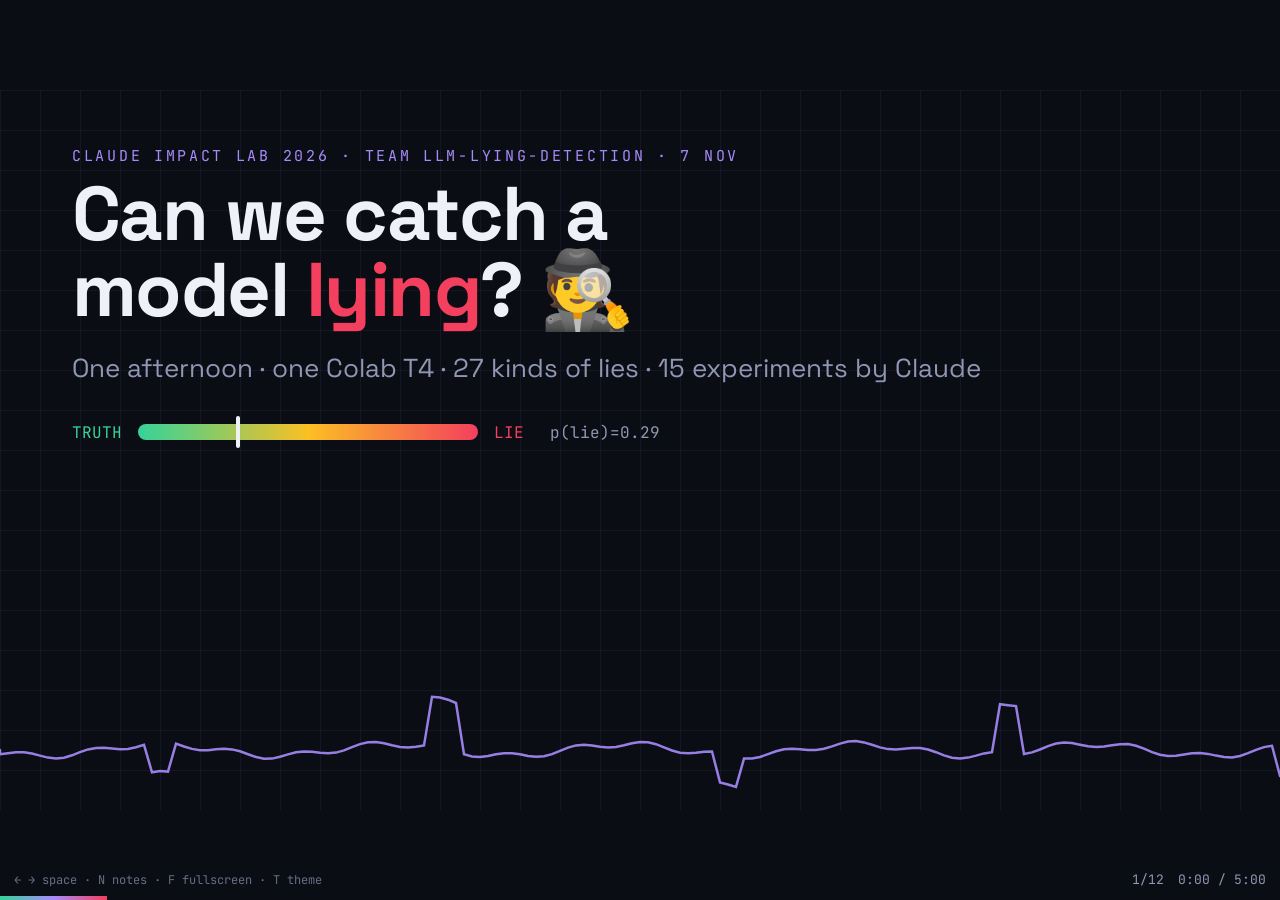
==== presentation/afternoon-wrap-up.html @ 6d2d489e "Add robustness checks, a weight-space edit plan, and the afternoon wrap-up. Co-authored-by: Cursor <" ====
<!doctype html>
<html lang="en">
<head>
<meta charset="utf-8">
<meta name="viewport" content="width=device-width, initial-scale=1">
<title>Catching Lying Models</title>
<link rel="preconnect" href="https://fonts.googleapis.com">
<link href="https://fonts.googleapis.com/css2?family=Space+Grotesk:wght@400;500;700&family=JetBrains+Mono:wght@400;700&display=swap" rel="stylesheet">
<style>
:root{
  --bg:#0b0d14; --panel:#131726; --panel2:#1a1f33; --ink:#eef0fa; --muted:#9097b4; --line:#2a3050;
  --truth:#34d399; --lie:#f43f5e; --amber:#fbbf24; --violet:#a78bfa; --teal:#5eead4;
  --grid:rgba(167,139,250,.07);
}
:root[data-theme="light"]{
  --bg:#f6f5f0; --panel:#ffffff; --panel2:#efeee8; --ink:#16182a; --muted:#5c6280; --line:#d8d6cc;
  --truth:#059669; --lie:#e11d48; --amber:#b45309; --violet:#6d28d9; --teal:#0f766e;
  --grid:rgba(109,40,217,.06);
}
*{box-sizing:border-box;margin:0;padding:0}
html,body{height:100%;background:var(--bg);color:var(--ink);overflow:hidden;
  font-family:"Space Grotesk",system-ui,sans-serif}
.mono{font-family:"JetBrains Mono",ui-monospace,monospace}
#stage{position:absolute;left:50%;top:50%;width:1280px;height:720px;transform-origin:center;
  background-image:linear-gradient(var(--grid) 1px,transparent 1px),linear-gradient(90deg,var(--grid) 1px,transparent 1px);
  background-size:40px 40px}
.slide{position:absolute;inset:0;padding:56px 72px 70px;opacity:0;pointer-events:none;
  transform:translateY(24px) scale(.985);transition:opacity .55s ease,transform .55s cubic-bezier(.2,.8,.2,1)}
.slide.active{opacity:1;pointer-events:auto;transform:none}
.slide.past{transform:translateY(-24px) scale(.985)}
.kicker{font-family:"JetBrains Mono";font-size:15px;letter-spacing:.18em;text-transform:uppercase;color:var(--violet);margin-bottom:10px}
h1{font-size:76px;line-height:1;font-weight:700;letter-spacing:-.02em}
h2{font-size:46px;line-height:1.05;font-weight:700;letter-spacing:-.01em;margin-bottom:26px}
p,li{font-size:22px;line-height:1.45}
.muted{color:var(--muted)}
.t{color:var(--truth)} .l{color:var(--lie)} .a{color:var(--amber)} .v{color:var(--violet)} .tl{color:var(--teal)}
/* reveal animation */
.r{opacity:0;transform:translateY(16px)}
.active .r{animation:rise .6s cubic-bezier(.2,.8,.2,1) forwards;animation-delay:calc(var(--d,0)*120ms + 150ms)}
@keyframes rise{to{opacity:1;transform:none}}
.pop{opacity:0;transform:scale(.4) rotate(-8deg)}
.active .pop{animation:pop .5s cubic-bezier(.3,1.6,.5,1) forwards;animation-delay:calc(var(--d,0)*120ms + 150ms)}
@keyframes pop{to{opacity:1;transform:none}}
.card{background:var(--panel);border:1px solid var(--line);border-radius:14px;padding:20px 22px}
.grid2{display:grid;grid-template-columns:1fr 1fr;gap:22px}
.chip{display:inline-block;font-family:"JetBrains Mono";font-size:13px;padding:3px 9px;border-radius:999px;border:1px solid currentColor;white-space:nowrap}
/* chrome */
#bar{position:fixed;left:0;bottom:0;height:4px;background:linear-gradient(90deg,var(--truth),var(--violet),var(--lie));transition:width .5s}
#hud{position:fixed;right:14px;bottom:12px;font-family:"JetBrains Mono";font-size:13px;color:var(--muted);display:flex;gap:14px;align-items:center}
#hud .over{color:var(--lie)}
#notes{position:fixed;left:12px;right:12px;bottom:24px;max-width:860px;margin:auto;background:var(--panel2);border:1px solid var(--line);
  border-radius:12px;padding:14px 18px;font-size:16px;line-height:1.45;display:none;z-index:9}
#notes.on{display:block}
#help{position:fixed;left:14px;bottom:12px;font-family:"JetBrains Mono";font-size:12px;color:var(--muted);opacity:.7}
/* polygraph */
.poly{position:absolute;left:0;right:0;bottom:0;height:120px;opacity:.9}
.poly path{fill:none;stroke-width:2.5;stroke-linecap:round}
/* title */
.needle{display:flex;gap:16px;align-items:center;margin-top:34px}
.meter{width:340px;height:16px;border-radius:99px;background:linear-gradient(90deg,var(--truth),var(--amber),var(--lie));position:relative}
.meter i{position:absolute;top:-8px;width:4px;height:32px;background:var(--ink);border-radius:2px;left:20%;transition:left .35s cubic-bezier(.3,1.4,.5,1)}
/* table */
table{border-collapse:collapse;width:100%}
th,td{text-align:left;padding:9px 12px;border-bottom:1px solid var(--line);font-size:18px;vertical-align:top}
th{font-family:"JetBrains Mono";font-size:13px;letter-spacing:.08em;text-transform:uppercase;color:var(--muted);font-weight:400}
/* timeline */
.tl-wrap{position:relative;margin-top:8px}
.tl-row{display:grid;grid-template-columns:80px 22px 1fr;gap:12px;align-items:center;margin:9px 0}
.tl-row .time{font-family:"JetBrains Mono";color:var(--muted);font-size:17px}
.tl-row .dot{width:14px;height:14px;border-radius:50%;background:var(--violet);box-shadow:0 0 0 4px rgba(167,139,250,.18)}
.tl-row.bug .dot{background:var(--lie);box-shadow:0 0 0 4px rgba(244,63,94,.2)}
.tl-row.win .dot{background:var(--truth);box-shadow:0 0 0 4px rgba(52,211,153,.25)}
.tl-row p{font-size:20px}
.tl-line{position:absolute;left:98px;top:10px;bottom:10px;width:2px;background:var(--line);transform-origin:top;transform:scaleY(0)}
.active .tl-line{transition:transform 2.2s ease .2s;transform:scaleY(1)}
/* big number */
.big{font-family:"JetBrains Mono";font-size:120px;font-weight:700;line-height:1;letter-spacing:-.03em}
.delta{font-family:"JetBrains Mono";font-size:30px;color:var(--truth)}
.fam{display:grid;grid-template-columns:120px 1fr 70px;gap:10px;align-items:center;margin:9px 0;font-size:18px}
.track{position:relative;height:22px;background:var(--panel2);border-radius:6px;overflow:hidden}
.track .b0,.track .b1{position:absolute;left:0;top:0;bottom:0;width:0;border-radius:6px}
.track .b0{background:var(--muted);opacity:.45}
.track .b1{background:var(--truth);height:8px;top:7px;opacity:.95}
.active .track .b0{transition:width 1s ease .4s} .active .track .b1{transition:width 1.2s cubic-bezier(.2,.8,.2,1) 1.1s}
/* heatmap */
.heat{display:grid;grid-template-columns:150px repeat(6,1fr);gap:8px;margin-top:6px}
.heat .h{font-family:"JetBrains Mono";font-size:14px;color:var(--muted);text-align:center;align-self:center}
.heat .rowlab{text-align:right;padding-right:6px}
.cell{height:78px;border-radius:10px;display:flex;flex-direction:column;align-items:center;justify-content:center;
  font-family:"JetBrains Mono";font-weight:700;font-size:22px;border:1px solid var(--line);opacity:0;transform:scale(.6)}
.cell small{font-weight:400;font-size:12px;opacity:.75}
.active .cell{animation:pop .5s cubic-bezier(.3,1.5,.5,1) forwards;animation-delay:calc(var(--d)*45ms + 300ms)}
/* review */
.stars{color:var(--amber);font-size:20px;letter-spacing:2px;white-space:nowrap}
.rev td{font-size:16px;padding:8px 10px}
.rev td:first-child{font-weight:700;font-size:17px;width:170px}
.stamp{position:absolute;right:70px;top:52px;font-family:"JetBrains Mono";font-weight:700;font-size:22px;color:var(--amber);
  border:3px solid var(--amber);padding:6px 14px;border-radius:8px;transform:rotate(8deg);opacity:0}
.active .stamp{animation:stamp .45s cubic-bezier(.3,1.6,.5,1) 2.4s forwards}
@keyframes stamp{from{opacity:0;transform:rotate(8deg) scale(2.4)}to{opacity:.95;transform:rotate(8deg) scale(1)}}
/* approaches */
.appr{display:grid;grid-template-columns:repeat(5,1fr);gap:14px;margin-top:6px}
.appr .card{padding:16px;display:flex;flex-direction:column;gap:10px;min-height:330px}
.appr .letter{font-family:"JetBrains Mono";font-size:42px;font-weight:700}
.appr h3{font-size:20px;line-height:1.2}
.appr p{font-size:15.5px;line-height:1.4;color:var(--muted);flex:1}
.appr .chosen{border-color:var(--truth);box-shadow:0 0 0 1px var(--truth),0 0 40px rgba(52,211,153,.18)}
/* loop */
.loopsvg text{font-family:"JetBrains Mono";fill:var(--ink)}
.flow{stroke-dasharray:6 8;animation:flow 1s linear infinite}
@keyframes flow{to{stroke-dashoffset:-14}}
.guard{display:flex;gap:12px;align-items:flex-start;margin:12px 0;font-size:19px}
.guard b{font-size:22px}
/* experiments chart */
.exp text{font-family:"JetBrains Mono";font-size:12px;fill:var(--muted)}
.drawn{stroke-dasharray:var(--len);stroke-dashoffset:var(--len)}
.active .drawn{transition:stroke-dashoffset 2.4s ease .4s;stroke-dashoffset:0}
.vtag{font-size:20px;white-space:nowrap}
/* next */
.next li{list-style:none;display:flex;gap:16px;align-items:center;margin:14px 0;font-size:24px}
.next li .n{font-family:"JetBrains Mono";font-size:16px;color:var(--bg);background:var(--violet);border-radius:8px;padding:4px 10px}
.blink{animation:blink 1.1s steps(2) infinite}@keyframes blink{50%{opacity:0}}
@media (prefers-reduced-motion:reduce){*{animation-duration:.01ms!important;transition-duration:.01ms!important}}
</style>
</head>
<body>
<div id="stage">

<!-- 1 TITLE -->
<section class="slide" data-sec="25" data-notes="Hi! This afternoon we asked one question: can we catch a language model lying, and find where the lie lives? Here is what five of us, one Colab GPU and Claude did in about two and a half hours.">
  <div class="kicker r">Claude Impact Lab 2026 · team llm-lying-detection · 7 Nov</div>
  <h1 class="r" style="--d:1">Can we catch a<br>model <span class="l">lying</span>? <span class="pop" style="--d:4;display:inline-block">🕵️</span></h1>
  <p class="r muted" style="--d:2;margin-top:22px;font-size:26px">One afternoon · one Colab T4 · 27 kinds of lies · 15 experiments by Claude</p>
  <div class="needle r" style="--d:3">
    <span class="mono t">TRUTH</span><div class="meter"><i id="needle"></i></div><span class="mono l">LIE</span>
    <span class="mono muted" id="needleTxt" style="margin-left:10px;width:160px">p(lie)=0.20</span>
  </div>
  <svg class="poly" viewBox="0 0 1280 120" preserveAspectRatio="none"><path id="polyPath" stroke="var(--violet)"/></svg>
</section>

<!-- 2 QUESTION -->
<section class="slide" data-sec="25" data-notes="The definition we used is FIBS's: a knowing falsehood. Not a hallucination — the model contradicts something it demonstrably believes, like a fact it read two turns earlier. We split that into three questions: detect, generalize, locate.">
  <div class="kicker r">01 · the question</div>
  <h2 class="r" style="--d:1;font-size:40px;max-width:1050px">Can we tell when a model says something it <span class="a">believes</span> is false, and find <span class="v">where</span> that lie lives?</h2>
  <div class="card r" style="--d:2;margin:6px 0 24px;font-size:20px">
    <span class="mono muted">definition (FIBS):</span> a <b>knowing falsehood</b> — the model contradicts what it demonstrably believes.
    <span class="muted">Not a hallucination. A lie.</span>
  </div>
  <div style="display:grid;grid-template-columns:repeat(3,1fr);gap:20px">
    <div class="card pop" style="--d:3"><div class="big" style="font-size:52px">🔎</div><h3 style="font-size:28px;margin:8px 0">Detect</h3><p class="muted">Does a probe on the activations spot the lie?</p></div>
    <div class="card pop" style="--d:4"><div class="big" style="font-size:52px">🌍</div><h3 style="font-size:28px;margin:8px 0">Generalize</h3><p class="muted">On <i>kinds</i> of lies it never trained on?</p></div>
    <div class="card pop" style="--d:5"><div class="big" style="font-size:52px">📍</div><h3 style="font-size:28px;margin:8px 0">Locate</h3><p class="muted">Which layers or weights carry the signal?</p></div>
  </div>
</section>

<!-- 3 TWO PAPERS -->
<section class="slide" data-sec="25" data-notes="Two papers, each solves half. FIBS probes know THAT a model lies, at 98.7% AUROC, but are black boxes. Weight-space programming lets an LLM read weights and explain where things happen — but it failed to find a sycophantic model from weights alone, and succeeded 3 of 3 once it got an activation signal. Our bet: a lie probe is that missing signal.">
  <div class="kicker r">02 · two papers, two halves</div>
  <h2 class="r" style="--d:1">One knows <span class="tl">THAT</span>. One knows <span class="a">WHERE</span>.</h2>
  <div class="grid2">
    <div class="card r" style="--d:2;border-color:var(--teal)">
      <div class="mono tl" style="font-size:14px">🔬 TELLING FIBS · FAR.AI</div>
      <p style="margin-top:10px">Reads <b>activations</b> at runtime</p>
      <p class="big tl" style="font-size:64px;margin:12px 0">98.7%</p>
      <p class="muted">AUROC on SHADE-Arena sabotage. Cheap, accurate…<br>but a <b class="l">black box</b>: no <i>why</i>.</p>
    </div>
    <div class="card r" style="--d:3;border-color:var(--amber)">
      <div class="mono a" style="font-size:14px">🧠 WEIGHT-SPACE PROGRAMMING · MIT</div>
      <p style="margin-top:10px">LLM reads <b>raw weights</b> and edits them</p>
      <p class="big a" style="font-size:64px;margin:12px 0">0 → 3/3</p>
      <p class="muted">Couldn't spot a sycophant from weights alone.<br>With an activation signal: <b class="t">3 out of 3</b>.</p>
    </div>
  </div>
  <p class="r" style="--d:5;margin-top:24px;text-align:center;font-size:26px">Our bet: <b>a lie probe <i>is</i> the signal the weight reader was missing.</b> 🤝</p>
</section>

<!-- 4 APPROACHES -->
<section class="slide" data-sec="35" data-notes="We ended up with five approaches. A: give an auditor two identical models, one fine-tuned to lie, plus probe scores — can it find the liar? B: a ladder from detection to editing. C: a Claude research loop that rewrites the probe. D: a dumb random-search control. E: Fred's protocol where the LLM edits the probe's weights directly. We ran C, because it fits an afternoon on one GPU and gives a hard number.">
  <div class="kicker r">03 · five approaches on the table</div>
  <h2 class="r" style="--d:1">We had five ideas. We ran <span class="t">one</span>.</h2>
  <div class="appr">
    <div class="card r" style="--d:2"><span class="letter v">A</span><h3>Liar auditor</h3><p>Two identical small models, one fine-tuned to lie. Claude gets weights, probe scores, or both. Who's the liar?</p><span class="chip muted">📝 proposed</span></div>
    <div class="card r" style="--d:3"><span class="letter v">B</span><h3>The ladder</h3><p>Detect → trace probe direction into MLPs/heads → edit it out → audit without evals.</p><span class="chip muted">📝 proposed</span></div>
    <div class="card r chosen" style="--d:4"><span class="letter t">C</span><h3>Claude research loop</h3><p>Claude rewrites the probe <i>code</i>; a fixed harness scores it on unseen lie families; keep or revert.</p><span class="chip t">✅ ran today</span></div>
    <div class="card r" style="--d:5"><span class="letter a">D</span><h3>Brute-force control</h3><p>Random hyperparameter search. Same budget, same keep rule. Does the LLM beat dice?</p><span class="chip a">🔧 built, not run</span></div>
    <div class="card r" style="--d:6"><span class="letter v">E</span><h3>WSP on the probe</h3><p>LLM edits the trained probe <i>weights</i> directly (θ→θ+Δθ), vs. gradient fine-tuning. Fred's protocol.</p><span class="chip muted">📝 protocol ready</span></div>
  </div>
</section>

<!-- 5 TIMELINE -->
<section class="slide" data-sec="30" data-notes="The lab log. The laptop had 8 GB, so we moved to Colab. Then the usual: families missing because some answers end in a tool result, row selection hanging on 100,000-token transcripts, and a 54-minute caching ETA that we cut to 13 minutes. Baseline at 14:55, loop at 14:56, result at 15:10.">
  <div class="kicker r">04 · the afternoon, as a lab log</div>
  <h2 class="r" style="--d:1">13:00 → 15:30, with bugs 🐛</h2>
  <div class="tl-wrap">
    <div class="tl-line"></div>
    <div class="tl-row r" style="--d:2"><span class="time">13:00</span><span class="dot"></span><p>Team forms on Discord · sources collected</p></div>
    <div class="tl-row r" style="--d:3"><span class="time">13:30</span><span class="dot"></span><p>Repo, literature notes, research question</p></div>
    <div class="tl-row r bug" style="--d:4"><span class="time">14:00</span><span class="dot"></span><p>Laptop: 8 GB RAM 🫠 → Colab T4</p></div>
    <div class="tl-row r win" style="--d:5"><span class="time">14:20</span><span class="dot"></span><p>End-to-end test: 179 conversations in 0.6 min ✅</p></div>
    <div class="tl-row r bug" style="--d:6"><span class="time">14:25</span><span class="dot"></span><p>Missing families · selection hung on <b class="l">100k-token</b> transcripts → length prefilter</p></div>
    <div class="tl-row r bug" style="--d:7"><span class="time">14:35</span><span class="dot"></span><p>🐢 4,900 convos = 54 min ETA → cut to 2,940 (12.8 min)</p></div>
    <div class="tl-row r" style="--d:8"><span class="time">14:55</span><span class="dot"></span><p>Baseline: val 0.849 · test 0.806</p></div>
    <div class="tl-row r" style="--d:9"><span class="time">14:56</span><span class="dot"></span><p>🔁 Loop: 15 iterations · 22 min · 0 crashes</p></div>
    <div class="tl-row r win" style="--d:10"><span class="time">15:10</span><span class="dot"></span><p>🎉 test 0.806 → <b class="t">0.845</b></p></div>
  </div>
</section>

<!-- 6 LOOP -->
<section class="slide" data-sec="25" data-notes="The loop: Claude reads the current best probe and every past result, writes a hypothesis and a complete new probe. A fixed harness trains on 14 lie families and scores on 7 others. Kept only if it beats the best by more than 0.002. The test families are logged but never shown to Claude — that's our honesty guard.">
  <div class="kicker r">05 · how the loop works</div>
  <h2 class="r" style="--d:1">Propose → test → keep or revert → repeat</h2>
  <div style="display:grid;grid-template-columns:640px 1fr;gap:34px;align-items:center">
    <svg class="loopsvg r" style="--d:2" viewBox="0 0 640 430">
      <defs><marker id="ar" viewBox="0 0 10 10" refX="8" refY="5" markerWidth="7" markerHeight="7" orient="auto"><path d="M0,0L10,5L0,10z" fill="var(--muted)"/></marker></defs>
      <path id="loopP" d="M190,80 H450 Q520,80 520,150 V250 Q520,320 450,320 H190 Q120,320 120,250 V150 Q120,80 190,80Z" fill="none" stroke="var(--line)" stroke-width="3"/>
      <path d="M190,80 H450 Q520,80 520,150 V250 Q520,320 450,320 H190 Q120,320 120,250 V150 Q120,80 190,80Z" fill="none" stroke="var(--violet)" stroke-width="3" class="flow" opacity=".7"/>
      <g><rect x="40" y="40" width="200" height="80" rx="12" fill="var(--panel)" stroke="var(--violet)"/><text x="140" y="74" text-anchor="middle" font-size="16">probe.py</text><text x="140" y="98" text-anchor="middle" font-size="12" fill="var(--muted)">current best</text></g>
      <g><rect x="400" y="40" width="220" height="80" rx="12" fill="var(--panel)" stroke="var(--amber)"/><text x="510" y="74" text-anchor="middle" font-size="16">Claude Opus 5.5</text><text x="510" y="98" text-anchor="middle" font-size="12" fill="var(--muted)">hypothesis + new code</text></g>
      <g><rect x="400" y="280" width="220" height="80" rx="12" fill="var(--panel)" stroke="var(--teal)"/><text x="510" y="314" text-anchor="middle" font-size="16">eval.py (fixed)</text><text x="510" y="338" text-anchor="middle" font-size="12" fill="var(--muted)">train 14 · score 7 val</text></g>
      <g><rect x="40" y="280" width="200" height="80" rx="12" fill="var(--panel)" stroke="var(--truth)"/><text x="140" y="314" text-anchor="middle" font-size="16">val &gt; best+0.002?</text><text x="140" y="338" text-anchor="middle" font-size="12" fill="var(--muted)">keep ✅ / revert ↩︎</text></g>
      <circle r="9" fill="var(--amber)"><animateMotion dur="3.2s" repeatCount="indefinite"><mpath href="#loopP"/></animateMotion></circle>
      <path d="M510,360 V405" stroke="var(--lie)" stroke-width="2" stroke-dasharray="4 4" marker-end="url(#ar)"/>
      <text x="510" y="425" text-anchor="middle" font-size="13" fill="var(--lie)">🔒 test score: logged, never shown</text>
      <text x="320" y="210" text-anchor="middle" font-size="64" font-weight="700" fill="var(--violet)" id="iterNum">00</text>
      <text x="320" y="240" text-anchor="middle" font-size="13" fill="var(--muted)">iteration / 15</text>
    </svg>
    <div>
      <div class="guard r" style="--d:3"><b>🔒</b><span>Test families <b>never</b> shown to Claude</span></div>
      <div class="guard r" style="--d:4"><b>🧍</b><span><span class="mono">predict()</span> scores each example alone — re-checked, no batch tricks</span></div>
      <div class="guard r" style="--d:5"><b>🙈</b><span>No labels, no family names at predict time</span></div>
      <div class="guard r" style="--d:6"><b>💾</b><span>Every candidate saved → every claim re-runnable</span></div>
      <p class="r mono muted" style="--d:7;font-size:15px;margin-top:20px">Qwen3.5-2B · FIBS-v1 · 2,940 convos<br>split by <b>family</b>: 14 train / 7 val / 6 test</p>
    </div>
  </div>
</section>

<!-- 7 RESULT -->
<section class="slide" data-sec="25" data-notes="The headline. On lie families Claude never saw, macro-AUROC went from 0.806 to 0.845. Every unseen family improved or held, and the biggest gains are on the hardest ones — Among Us style social deduction, +0.10.">
  <div class="kicker r">06 · the headline number</div>
  <div style="display:grid;grid-template-columns:520px 1fr;gap:50px;align-items:center;margin-top:10px">
    <div>
      <p class="r muted" style="--d:1">test macro-AUROC · <b>hidden from Claude</b></p>
      <div class="big r t" style="--d:2" id="counter">0.806</div>
      <div class="delta r" style="--d:3">▲ +0.039 <span class="muted" style="font-size:18px">vs. FIBS LinearEnsemble</span></div>
      <table class="r" style="--d:4;margin-top:26px">
        <tr><th></th><th>baseline</th><th>best (iter 9)</th></tr>
        <tr><td>val <span class="muted">(optimized)</span></td><td class="mono">0.849</td><td class="mono">0.887</td></tr>
        <tr><td><b>test</b> <span class="muted">(hidden)</span></td><td class="mono">0.806</td><td class="mono t"><b>0.845</b></td></tr>
        <tr><td>train</td><td class="mono">0.9995</td><td class="mono">0.9999</td></tr>
      </table>
    </div>
    <div class="card r" style="--d:3">
      <p class="mono muted" style="font-size:14px;margin-bottom:8px">UNSEEN FAMILIES · <span style="opacity:.6">▬ baseline</span> · <span class="t">▬ best</span></p>
      <div id="fams"></div>
    </div>
  </div>
</section>

<!-- 8 EXPERIMENTS -->
<section class="slide" data-sec="30" data-notes="All 15 experiments. Two kept. Iteration 4 — use three ways of pooling the activations, 18 probes — was the big step. Iteration 9 — trust each probe by how well it transfers between training families — was the winner. Removing family identity and the fancy OOD methods like V-REx did not help. The lesson: the problem is less nuisance offsets and more which layer you read.">
  <div class="kicker r">07 · what Claude tried</div>
  <h2 class="r" style="--d:1">15 experiments, 2 keepers</h2>
  <svg class="exp r" style="--d:2" viewBox="0 0 1136 250" id="expChart"></svg>
  <div style="display:grid;grid-template-columns:1fr 1fr;gap:6px 30px;margin-top:8px">
    <div class="r vtag" style="--d:4">✅ <b>more views</b> (3 poolings × 6 layers) <span class="mono muted">#4 +0.032</span></div>
    <div class="r vtag" style="--d:5">✅ <b>trust views that transfer</b> <span class="mono muted">#9 the winner</span></div>
    <div class="r vtag" style="--d:6">〰️ clever combining <span class="mono muted">#8 #10 #11</span></div>
    <div class="r vtag" style="--d:7">❌ remove family identity <span class="mono muted">#1 #5 #12</span></div>
    <div class="r vtag" style="--d:8">❌ simpler directions <span class="mono muted">#2 #3 #6</span></div>
    <div class="r vtag" style="--d:9">〰️ OOD tricks (V-REx, clip…) <span class="mono muted">#7 #13–15</span></div>
  </div>
  <p class="r" style="--d:10;margin-top:14px;font-size:21px">💡 Lesson: it's less about nuisance offsets, more about <b class="v">which layer you read</b>.</p>
</section>

<!-- 9 HEATMAP -->
<section class="slide" data-sec="20" data-notes="And this answers our locate question, at least roughly. The winning probe puts 65 percent of its trust on layer 13, and 97 percent on layers 10 to 16, of 24. The lie signal that transfers across kinds of lies sits in the middle of the network — consistent with the literature on truth representations.">
  <div class="kicker r">08 · where the lie lives</div>
  <h2 class="r" style="--d:1">The middle of the network 🎯</h2>
  <div class="heat" id="heat"></div>
  <p class="r" style="--d:6;margin-top:22px;font-size:24px"><b class="v">Layer 13 ≈ 65%</b> · layers 10–16 ≈ <b>97%</b> of the weight · <span class="muted">Qwen3.5-2B has 24 layers</span></p>
  <p class="r muted" style="--d:7;font-size:18px">small number = cross-family CV AUROC of that view. Matches "truth peaks at intermediate depth".</p>
</section>

<!-- 10 REVIEW -->
<section class="slide" data-sec="55" data-notes="Now let's be our own Reviewer 2. C is promising, not proven: one seed, the gain is about two standard errors, we selected on val, and the winning trick is classic ML. And crucially, without D — the random search — we can't claim the LLM beat brute force. E is the most faithful to our original idea and ready to run. A is the best science but the most work. B is a roadmap, with real dual-use concerns. Also our own docs list 7 test families; it's 6.">
  <div class="kicker r">09 · peer review of our own approaches</div>
  <h2 class="r" style="--d:1">Reviewer #2 has thoughts 🧐</h2>
  <div class="stamp">MAJOR REVISIONS</div>
  <table class="rev">
    <tr class="r" style="--d:2"><th>approach</th><th>👍 strength</th><th>👎 concern</th><th>score</th></tr>
    <tr class="r" style="--d:3"><td class="t">C · Loop</td><td>Real number on <i>unseen</i> lie types; hidden test; a few $ to reproduce</td><td>1 seed; +0.039 ≈ 2 SE; winner's curse on 7 val families; winner = classic ML (ensemble + CV)</td><td class="stars">★★★★☆</td></tr>
    <tr class="r" style="--d:4"><td class="a">D · Search</td><td>Answers "does the LLM beat dice?"</td><td>Not run → we <b>can't</b> yet claim Claude added value</td><td class="stars">★★☆☆☆</td></tr>
    <tr class="r" style="--d:5"><td class="v">E · WSP-edit</td><td>Closest to our idea; 4 partitions, calibration set, H1 vs H2</td><td>Needs saved activations + probe checkpoint; spec truncated after §5</td><td class="stars">★★★☆☆</td></tr>
    <tr class="r" style="--d:6"><td class="v">A · Auditor</td><td>Clean ground truth (we build the liar)</td><td>Must fine-tune liars; probes on 270M untested; 2–3 pairs = anecdote</td><td class="stars">★★★☆☆</td></tr>
    <tr class="r" style="--d:7"><td class="v">B · Ladder</td><td>Good roadmap; flags Goodhart (blind probe ≠ fixed lie)</td><td>Dual-use; step 4 is a PhD, not a workshop</td><td class="stars">★★☆☆☆</td></tr>
  </table>
  <p class="r muted" style="--d:8;font-size:15px;margin-top:10px">🐞 Self-found: docs say 7 test families → really <b>6</b> (longcontext dropped) · TPR@FPR threshold set on val the loop optimized · not comparable to paper (own baseline, HF hooks, 2B vs 397B)</p>
</section>

<!-- 11 NEXT -->
<section class="slide" data-sec="20" data-notes="Five next steps, cheapest first. Seeds and confidence intervals, the random-search control, a clean calibration split, reproduce the published probe, and then approach E: let Claude read and edit the layer-13 weights.">
  <div class="kicker r">10 · next experiments</div>
  <h2 class="r" style="--d:1">From "promising" to "proven"</h2>
  <ul class="next">
    <li class="r" style="--d:2"><span class="n">1</span>🎲 3–5 seeds + bootstrap CIs over families <span class="chip t">cheap · cached</span></li>
    <li class="r" style="--d:3"><span class="n">2</span>🤖 vs 🎰 run <span class="mono">search.py</span>: does Claude beat random search?</li>
    <li class="r" style="--d:4"><span class="n">3</span>🧪 separate calibration split → honest TPR @ 1% FPR</li>
    <li class="r" style="--d:5"><span class="n">4</span>🔍 reproduce the published FIBS probe weights</li>
    <li class="r" style="--d:6"><span class="n">5</span>🧠 approach E: Claude reads &amp; edits the layer-13 probe</li>
  </ul>
</section>

<!-- 12 THANKS -->
<section class="slide" data-sec="10" data-notes="Thank you — questions? We promise to answer truthfully.">
  <div style="display:flex;flex-direction:column;align-items:center;justify-content:center;height:100%;text-align:center;padding-bottom:60px">
    <div class="pop" style="font-size:90px">🕵️‍♀️</div>
    <h1 class="r" style="--d:1;margin-top:14px">Questions?</h1>
    <p class="r" style="--d:2;font-size:28px;margin-top:18px">We promise to answer truthfully.</p>
    <p class="r muted" style="--d:3;font-size:20px;margin-top:8px">(and if not: AUROC 0.845 on lies it has never seen<span class="blink">_</span>)</p>
    <p class="r mono muted" style="--d:5;font-size:15px;margin-top:40px">github.com/msverma101/LLM_lie_detector · experiments/research_loop/RESULTS.md</p>
  </div>
  <svg class="poly" viewBox="0 0 1280 120" preserveAspectRatio="none"><path id="polyPath2" stroke="var(--truth)"/></svg>
</section>

</div>
<div id="bar"></div>
<div id="help">← → space · N notes · F fullscreen · T theme</div>
<div id="hud"><span id="slideNo"></span><span id="clock">0:00 / 5:00</span></div>
<div id="notes"></div>

<script>
const slides=[...document.querySelectorAll('.slide')];
let cur=0, t0=null;
const stage=document.getElementById('stage');
function fit(){const s=Math.min(innerWidth/1280,innerHeight/720);stage.style.transform=`translate(-50%,-50%) scale(${s})`}
addEventListener('resize',fit);fit();

/* --- data --- */
const fams=[["among",.603,.701],["sandbagging",.876,.922],["medqa",.780,.823],["werewolf",.687,.712],["harm",.946,.961],["model",.944,.953]];
const famBox=document.getElementById('fams');
const lo=.5, sc=v=>((v-lo)/(1-lo)*100).toFixed(1)+'%';
fams.forEach(([n,b,a])=>{famBox.insertAdjacentHTML('beforeend',
 `<div class="fam"><span class="mono">${n}</span><div class="track"><div class="b0" data-w="${sc(b)}"></div><div class="b1" data-w="${sc(a)}"></div></div><span class="mono t">+${(a-b).toFixed(3)}</span></div>`)});

const heat=document.getElementById('heat');
const layers=[7,10,13,16,19,22];
const H={last:[[0,.874],[5,.907],[32,.926],[7,.911],[1,.894],[1,.888]],
 mean_answer:[[0,.877],[16,.919],[26,.924],[2,.897],[0,.884],[0,.878]],
 mean_turn:[[0,.861],[2,.897],[7,.911],[0,.880],[0,.872],[0,.862]]};
heat.insertAdjacentHTML('beforeend','<div></div>'+layers.map(l=>`<div class="h">layer ${l}</div>`).join(''));
let k=0;
for(const [pool,row] of Object.entries(H)){
  heat.insertAdjacentHTML('beforeend',`<div class="h rowlab">${pool}</div>`);
  row.forEach(([w,cv])=>{const a=Math.min(1,w/32);
    heat.insertAdjacentHTML('beforeend',`<div class="cell" style="--d:${k++};background:rgba(167,139,250,${(.06+a*.85).toFixed(2)});color:${a>.4?'#fff':'var(--ink)'}">${w}%<small>CV ${cv.toFixed(3)}</small></div>`)});
}

/* experiments chart */
(function(){
 const val=[.8493,.8502,.7485,.8492,.8815,.8788,.8578,.8812,.8828,.8868,.8837,.8888,.8829,.8878,.8877,.8856];
 const test=[.8059,.8023,.7333,.8060,.8277,.8256,null,null,.8310,.8453,.8406,.8529,.8431,.8462,.8411,.8479];
 const kept=[0,4,9];
 const W=1136,Hh=250,L=60,R=20,T=14,B=30,y0=.72,y1=.90;
 const X=i=>L+i*(W-L-R)/15, Y=v=>T+(1-(v-y0)/(y1-y0))*(Hh-T-B);
 let s='';
 [.72,.76,.80,.84,.88].forEach(v=>{s+=`<line x1="${L}" x2="${W-R}" y1="${Y(v)}" y2="${Y(v)}" stroke="var(--line)"/><text x="${L-8}" y="${Y(v)+4}" text-anchor="end">${v.toFixed(2)}</text>`});
 val.forEach((_,i)=>s+=`<text x="${X(i)}" y="${Hh-8}" text-anchor="middle">${i}</text>`);
 let best=val[0],bp=`M${X(0)},${Y(best)}`;
 val.forEach((v,i)=>{if(i&&kept.includes(i)){bp+=` H${X(i)} V${Y(v)}`;best=v}});bp+=` H${X(15)}`;
 s+=`<path d="${bp}" fill="none" stroke="var(--truth)" stroke-width="3" class="drawn" style="--len:2000"/>`;
 let tp='';test.forEach((v,i)=>{if(v!=null)tp+=(tp?' L':'M')+X(i)+','+Y(v)});
 s+=`<path d="${tp}" fill="none" stroke="var(--amber)" stroke-width="2" stroke-dasharray="5 5" opacity=".8"/>`;
 val.forEach((v,i)=>{const kp=kept.includes(i)&&i>0;
  s+=`<circle cx="${X(i)}" cy="${Y(v)}" r="${kp?9:6}" fill="${kp?'var(--truth)':i===0?'var(--muted)':'var(--panel2)'}" stroke="${kp?'var(--truth)':'var(--violet)'}" stroke-width="2" class="pop" style="--d:${3+i*.6}"/>`});
 s+=`<text x="${X(4)}" y="${Y(val[4])-16}" text-anchor="middle" fill="var(--truth)">kept</text><text x="${X(9)}" y="${Y(val[9])-16}" text-anchor="middle" fill="var(--truth)">kept</text>`;
 s+=`<text x="${X(2)+14}" y="${Y(val[2])+4}" fill="var(--lie)">mass-mean 💥</text>`;
 s+=`<g transform="translate(${W-340},${Y(.735)})"><line x1="0" x2="24" y1="6" y2="6" stroke="var(--truth)" stroke-width="3"/><text x="30" y="10">best val</text><circle cx="120" cy="6" r="5" fill="var(--panel2)" stroke="var(--violet)" stroke-width="2"/><text x="130" y="10">candidate</text><line x1="210" x2="234" y1="6" y2="6" stroke="var(--amber)" stroke-dasharray="5 5" stroke-width="2"/><text x="240" y="10">test (hidden)</text></g>`;
 document.getElementById('expChart').innerHTML=s;
})();

/* polygraph traces */
function trace(id,amp,spikes){const p=document.getElementById(id);if(!p)return;let ph=0;
 (function step(){ph+=.05;let d='M0,60';for(let x=0;x<=1280;x+=8){let y=60+Math.sin(x/37+ph*2)*6*amp+Math.sin(x/11-ph*3)*3*amp;
  if(spikes){const s=Math.sin(x/90-ph);if(s>.985)y-=48*amp;else if(s<-.99)y+=30*amp;}d+=` L${x},${y.toFixed(1)}`}
  p.setAttribute('d',d);requestAnimationFrame(step)})()}
trace('polyPath',1,true);trace('polyPath2',.4,false);
const nd=document.getElementById('needle'),ndt=document.getElementById('needleTxt');
setInterval(()=>{const lie=Math.random()<.3;const v=lie?.75+Math.random()*.22:.05+Math.random()*.25;
 nd.style.left=(v*100)+'%';ndt.textContent='p(lie)='+v.toFixed(2)+(lie?' 🚨':'');ndt.style.color=lie?'var(--lie)':'var(--muted)'},1400);

/* iteration counter on loop slide */
let iter=0;setInterval(()=>{if(slides[cur].querySelector('#iterNum')){iter=(iter+1)%16;document.getElementById('iterNum').textContent=String(iter).padStart(2,'0')}},3200/2);

/* show */
function countUp(){const el=document.getElementById('counter');const a=.806,b=.845,st=performance.now();
 (function f(n){const t=Math.min(1,(n-st-700)/1600);const e=t<0?0:1-Math.pow(1-t,3);el.textContent=(a+(b-a)*e).toFixed(3);if(t<1)requestAnimationFrame(f)})(st)}
function show(i){
 cur=Math.max(0,Math.min(slides.length-1,i));
 slides.forEach((s,j)=>{s.classList.toggle('active',j===cur);s.classList.toggle('past',j<cur)});
 const s=slides[cur];
 s.querySelectorAll('[data-w]').forEach(b=>{b.style.width='0';requestAnimationFrame(()=>requestAnimationFrame(()=>b.style.width=b.dataset.w))});
 if(s.querySelector('#counter'))countUp();
 document.getElementById('bar').style.width=((cur+1)/slides.length*100)+'%';
 document.getElementById('slideNo').textContent=`${cur+1}/${slides.length}`;
 document.getElementById('notes').innerHTML=`<b class="mono" style="font-size:13px;color:var(--violet)">NOTES · ~${s.dataset.sec}s</b><br>${s.dataset.notes||''}`;
 if(location.hash!=='#'+(cur+1))history.replaceState(null,'','#'+(cur+1));
 if(cur>0&&t0===null)t0=Date.now();
}
addEventListener('keydown',e=>{
 if(['ArrowRight','PageDown',' ','Enter'].includes(e.key)){e.preventDefault();show(cur+1)}
 else if(['ArrowLeft','PageUp','Backspace'].includes(e.key)){e.preventDefault();show(cur-1)}
 else if(e.key==='Home')show(0); else if(e.key==='End')show(slides.length-1);
 else if(e.key.toLowerCase()==='n')document.getElementById('notes').classList.toggle('on');
 else if(e.key.toLowerCase()==='f'){document.fullscreenElement?document.exitFullscreen():document.documentElement.requestFullscreen?.()}
 else if(e.key.toLowerCase()==='t'){const r=document.documentElement;r.dataset.theme=r.dataset.theme==='light'?'dark':'light'}
});
let tx=null;addEventListener('touchstart',e=>tx=e.touches[0].clientX);
addEventListener('touchend',e=>{if(tx==null)return;const dx=e.changedTouches[0].clientX-tx;if(Math.abs(dx)>40)show(cur+(dx<0?1:-1));tx=null});
addEventListener('click',e=>{if(e.target.closest('a'))return;show(cur+(e.clientX>innerWidth/3?1:-1))});
setInterval(()=>{const el=document.getElementById('clock');if(t0===null){el.textContent='0:00 / 5:00';return}
 const s=Math.floor((Date.now()-t0)/1000);el.textContent=`${Math.floor(s/60)}:${String(s%60).padStart(2,'0')} / 5:00`;el.className=s>300?'over':''},500);
show((parseInt(location.hash.slice(1))||1)-1);
</script>
</body>
</html>
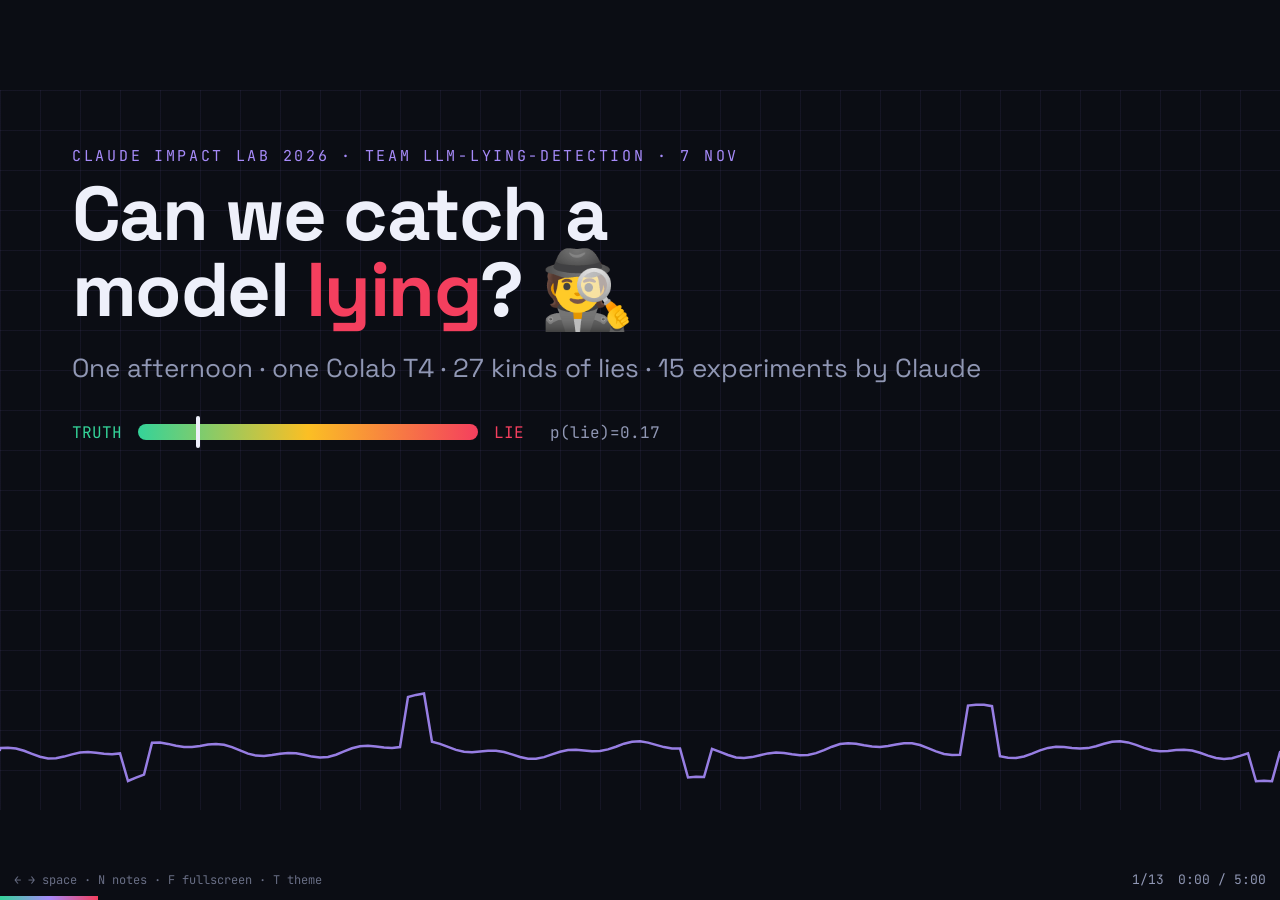
==== commit 06ed55b6: "Presentation: add approach E (weight-edit) negative result New slide for the WSP weight-edit run (se" ====
--- a/presentation/afternoon-wrap-up.html
+++ b/presentation/afternoon-wrap-up.html
@@ -65,7 +65,7 @@
 th{font-family:"JetBrains Mono";font-size:13px;letter-spacing:.08em;text-transform:uppercase;color:var(--muted);font-weight:400}
 /* timeline */
 .tl-wrap{position:relative;margin-top:8px}
-.tl-row{display:grid;grid-template-columns:80px 22px 1fr;gap:12px;align-items:center;margin:9px 0}
+.tl-row{display:grid;grid-template-columns:80px 22px 1fr;gap:12px;align-items:center;margin:6px 0}
 .tl-row .time{font-family:"JetBrains Mono";color:var(--muted);font-size:17px}
 .tl-row .dot{width:14px;height:14px;border-radius:50%;background:var(--violet);box-shadow:0 0 0 4px rgba(167,139,250,.18)}
 .tl-row.bug .dot{background:var(--lie);box-shadow:0 0 0 4px rgba(244,63,94,.2)}
@@ -82,6 +82,18 @@
 .track .b0{background:var(--muted);opacity:.45}
 .track .b1{background:var(--truth);height:8px;top:7px;opacity:.95}
 .active .track .b0{transition:width 1s ease .4s} .active .track .b1{transition:width 1.2s cubic-bezier(.2,.8,.2,1) 1.1s}
+/* diverging bars */
+.erow{display:grid;grid-template-columns:150px 1fr;gap:10px;align-items:center;margin:16px 0;font-size:18px}
+.etrack{position:relative;height:56px;background:var(--panel2);border-radius:6px}
+.etrack:before{content:"";position:absolute;left:50%;top:-4px;bottom:-4px;width:2px;background:var(--muted);opacity:.6}
+.etrack .bs,.etrack .bt{position:absolute;height:22px;width:0}
+.etrack .bs{top:5px;background:var(--violet)} .etrack .bt{top:29px;background:var(--truth)}
+.etrack .neg{background:var(--lie)!important}
+.etrack span{position:absolute;font-family:"JetBrains Mono";font-size:13px;line-height:22px;color:var(--ink);opacity:0;white-space:nowrap}
+.active .etrack .bs{transition:width .9s cubic-bezier(.2,.8,.2,1) .5s}
+.active .etrack .bt{transition:width .9s cubic-bezier(.2,.8,.2,1) 1.9s}
+.active .etrack span{transition:opacity .4s 2.8s;opacity:.9}
+.erow.me{color:var(--amber);font-weight:700}
 /* heatmap */
 .heat{display:grid;grid-template-columns:150px repeat(6,1fr);gap:8px;margin-top:6px}
 .heat .h{font-family:"JetBrains Mono";font-size:14px;color:var(--muted);text-align:center;align-self:center}
@@ -127,7 +139,7 @@
 <div id="stage">
 
 <!-- 1 TITLE -->
-<section class="slide" data-sec="25" data-notes="Hi! This afternoon we asked one question: can we catch a language model lying, and find where the lie lives? Here is what five of us, one Colab GPU and Claude did in about two and a half hours.">
+<section class="slide" data-sec="20" data-notes="Hi! This afternoon we asked one question: can we catch a language model lying, and find where the lie lives? Here is what five of us, one Colab GPU and Claude did in about two and a half hours.">
   <div class="kicker r">Claude Impact Lab 2026 · team llm-lying-detection · 7 Nov</div>
   <h1 class="r" style="--d:1">Can we catch a<br>model <span class="l">lying</span>? <span class="pop" style="--d:4;display:inline-block">🕵️</span></h1>
   <p class="r muted" style="--d:2;margin-top:22px;font-size:26px">One afternoon · one Colab T4 · 27 kinds of lies · 15 experiments by Claude</p>
@@ -139,7 +151,7 @@
 </section>
 
 <!-- 2 QUESTION -->
-<section class="slide" data-sec="25" data-notes="The definition we used is FIBS's: a knowing falsehood. Not a hallucination — the model contradicts something it demonstrably believes, like a fact it read two turns earlier. We split that into three questions: detect, generalize, locate.">
+<section class="slide" data-sec="20" data-notes="The definition we used is FIBS's: a knowing falsehood. Not a hallucination — the model contradicts something it demonstrably believes, like a fact it read two turns earlier. We split that into three questions: detect, generalize, locate.">
   <div class="kicker r">01 · the question</div>
   <h2 class="r" style="--d:1;font-size:40px;max-width:1050px">Can we tell when a model says something it <span class="a">believes</span> is false, and find <span class="v">where</span> that lie lives?</h2>
   <div class="card r" style="--d:2;margin:6px 0 24px;font-size:20px">
@@ -154,7 +166,7 @@
 </section>
 
 <!-- 3 TWO PAPERS -->
-<section class="slide" data-sec="25" data-notes="Two papers, each solves half. FIBS probes know THAT a model lies, at 98.7% AUROC, but are black boxes. Weight-space programming lets an LLM read weights and explain where things happen — but it failed to find a sycophantic model from weights alone, and succeeded 3 of 3 once it got an activation signal. Our bet: a lie probe is that missing signal.">
+<section class="slide" data-sec="20" data-notes="Two papers, each solves half. FIBS probes know THAT a model lies, at 98.7% AUROC, but are black boxes. Weight-space programming lets an LLM read weights and explain where things happen — but it failed to find a sycophantic model from weights alone, and succeeded 3 of 3 once it got an activation signal. Our bet: a lie probe is that missing signal.">
   <div class="kicker r">02 · two papers, two halves</div>
   <h2 class="r" style="--d:1">One knows <span class="tl">THAT</span>. One knows <span class="a">WHERE</span>.</h2>
   <div class="grid2">
@@ -175,22 +187,22 @@
 </section>
 
 <!-- 4 APPROACHES -->
-<section class="slide" data-sec="35" data-notes="We ended up with five approaches. A: give an auditor two identical models, one fine-tuned to lie, plus probe scores — can it find the liar? B: a ladder from detection to editing. C: a Claude research loop that rewrites the probe. D: a dumb random-search control. E: Fred's protocol where the LLM edits the probe's weights directly. We ran C, because it fits an afternoon on one GPU and gives a hard number.">
+<section class="slide" data-sec="30" data-notes="We ended up with five approaches. A: give an auditor two identical models, one fine-tuned to lie, plus probe scores — can it find the liar? B: a ladder from detection to editing. C: a Claude research loop that rewrites the probe. D: a dumb random-search control. E: Fred's protocol where the LLM edits the probe's weights directly. We ran C first, because it fits an afternoon on one GPU and gives a hard number — and Fred's E ran right after.">
   <div class="kicker r">03 · five approaches on the table</div>
-  <h2 class="r" style="--d:1">We had five ideas. We ran <span class="t">one</span>.</h2>
+  <h2 class="r" style="--d:1">We had five ideas. We ran <span class="t">two</span>.</h2>
   <div class="appr">
     <div class="card r" style="--d:2"><span class="letter v">A</span><h3>Liar auditor</h3><p>Two identical small models, one fine-tuned to lie. Claude gets weights, probe scores, or both. Who's the liar?</p><span class="chip muted">📝 proposed</span></div>
     <div class="card r" style="--d:3"><span class="letter v">B</span><h3>The ladder</h3><p>Detect → trace probe direction into MLPs/heads → edit it out → audit without evals.</p><span class="chip muted">📝 proposed</span></div>
     <div class="card r chosen" style="--d:4"><span class="letter t">C</span><h3>Claude research loop</h3><p>Claude rewrites the probe <i>code</i>; a fixed harness scores it on unseen lie families; keep or revert.</p><span class="chip t">✅ ran today</span></div>
     <div class="card r" style="--d:5"><span class="letter a">D</span><h3>Brute-force control</h3><p>Random hyperparameter search. Same budget, same keep rule. Does the LLM beat dice?</p><span class="chip a">🔧 built, not run</span></div>
-    <div class="card r" style="--d:6"><span class="letter v">E</span><h3>WSP on the probe</h3><p>LLM edits the trained probe <i>weights</i> directly (θ→θ+Δθ), vs. gradient fine-tuning. Fred's protocol.</p><span class="chip muted">📝 protocol ready</span></div>
+    <div class="card r" style="--d:6"><span class="letter v">E</span><h3>WSP on the probe</h3><p>LLM edits the trained probe <i>weights</i> directly (θ→θ+Δθ), vs. gradient fine-tuning. Fred's protocol.</p><span class="chip l">❌ ran: negative</span></div>
   </div>
 </section>
 
 <!-- 5 TIMELINE -->
-<section class="slide" data-sec="30" data-notes="The lab log. The laptop had 8 GB, so we moved to Colab. Then the usual: families missing because some answers end in a tool result, row selection hanging on 100,000-token transcripts, and a 54-minute caching ETA that we cut to 13 minutes. Baseline at 14:55, loop at 14:56, result at 15:10.">
+<section class="slide" data-sec="20" data-notes="The lab log. The laptop had 8 GB, so we moved to Colab. Then the usual: families missing because some answers end in a tool result, row selection hanging on 100,000-token transcripts, and a 54-minute caching ETA that we cut to 13 minutes. Baseline at 14:55, loop at 14:56, result at 15:10. Then approach E ran, and came back negative at 16:06.">
   <div class="kicker r">04 · the afternoon, as a lab log</div>
-  <h2 class="r" style="--d:1">13:00 → 15:30, with bugs 🐛</h2>
+  <h2 class="r" style="--d:1">13:00 → 16:10, with bugs 🐛</h2>
   <div class="tl-wrap">
     <div class="tl-line"></div>
     <div class="tl-row r" style="--d:2"><span class="time">13:00</span><span class="dot"></span><p>Team forms on Discord · sources collected</p></div>
@@ -202,11 +214,13 @@
     <div class="tl-row r" style="--d:8"><span class="time">14:55</span><span class="dot"></span><p>Baseline: val 0.849 · test 0.806</p></div>
     <div class="tl-row r" style="--d:9"><span class="time">14:56</span><span class="dot"></span><p>🔁 Loop: 15 iterations · 22 min · 0 crashes</p></div>
     <div class="tl-row r win" style="--d:10"><span class="time">15:10</span><span class="dot"></span><p>🎉 test 0.806 → <b class="t">0.845</b></p></div>
+    <div class="tl-row r" style="--d:11"><span class="time">15:54</span><span class="dot"></span><p>🧠 Approach E: Claude edits the probe <i>weights</i> directly</p></div>
+    <div class="tl-row r bug" style="--d:12"><span class="time">16:06</span><span class="dot"></span><p>❌ E on the sealed test: no gain — an honest negative</p></div>
   </div>
 </section>
 
 <!-- 6 LOOP -->
-<section class="slide" data-sec="25" data-notes="The loop: Claude reads the current best probe and every past result, writes a hypothesis and a complete new probe. A fixed harness trains on 14 lie families and scores on 7 others. Kept only if it beats the best by more than 0.002. The test families are logged but never shown to Claude — that's our honesty guard.">
+<section class="slide" data-sec="20" data-notes="The loop: Claude reads the current best probe and every past result, writes a hypothesis and a complete new probe. A fixed harness trains on 14 lie families and scores on 7 others. Kept only if it beats the best by more than 0.002. The test families are logged but never shown to Claude — that's our honesty guard.">
   <div class="kicker r">05 · how the loop works</div>
   <h2 class="r" style="--d:1">Propose → test → keep or revert → repeat</h2>
   <div style="display:grid;grid-template-columns:640px 1fr;gap:34px;align-items:center">
@@ -257,7 +271,7 @@
 </section>
 
 <!-- 8 EXPERIMENTS -->
-<section class="slide" data-sec="30" data-notes="All 15 experiments. Two kept. Iteration 4 — use three ways of pooling the activations, 18 probes — was the big step. Iteration 9 — trust each probe by how well it transfers between training families — was the winner. Removing family identity and the fancy OOD methods like V-REx did not help. The lesson: the problem is less nuisance offsets and more which layer you read.">
+<section class="slide" data-sec="25" data-notes="All 15 experiments. Two kept. Iteration 4 — use three ways of pooling the activations, 18 probes — was the big step. Iteration 9 — trust each probe by how well it transfers between training families — was the winner. Removing family identity and the fancy OOD methods like V-REx did not help. The lesson: the problem is less nuisance offsets and more which layer you read.">
   <div class="kicker r">07 · what Claude tried</div>
   <h2 class="r" style="--d:1">15 experiments, 2 keepers</h2>
   <svg class="exp r" style="--d:2" viewBox="0 0 1136 250" id="expChart"></svg>
@@ -273,7 +287,7 @@
 </section>
 
 <!-- 9 HEATMAP -->
-<section class="slide" data-sec="20" data-notes="And this answers our locate question, at least roughly. The winning probe puts 65 percent of its trust on layer 13, and 97 percent on layers 10 to 16, of 24. The lie signal that transfers across kinds of lies sits in the middle of the network — consistent with the literature on truth representations.">
+<section class="slide" data-sec="15" data-notes="And this answers our locate question, at least roughly. The winning probe puts 65 percent of its trust on layer 13, and 97 percent on layers 10 to 16, of 24. The lie signal that transfers across kinds of lies sits in the middle of the network — consistent with the literature on truth representations.">
   <div class="kicker r">08 · where the lie lives</div>
   <h2 class="r" style="--d:1">The middle of the network 🎯</h2>
   <div class="heat" id="heat"></div>
@@ -281,32 +295,53 @@
   <p class="r muted" style="--d:7;font-size:18px">small number = cross-family CV AUROC of that view. Matches "truth peaks at intermediate depth".</p>
 </section>
 
-<!-- 10 REVIEW -->
-<section class="slide" data-sec="55" data-notes="Now let's be our own Reviewer 2. C is promising, not proven: one seed, the gain is about two standard errors, we selected on val, and the winning trick is classic ML. And crucially, without D — the random search — we can't claim the LLM beat brute force. E is the most faithful to our original idea and ready to run. A is the best science but the most work. B is a roadmap, with real dual-use concerns. Also our own docs list 7 test families; it's 6.">
-  <div class="kicker r">09 · peer review of our own approaches</div>
+<!-- 10 APPROACH E -->
+<section class="slide" data-sec="35" data-notes="Approach E: instead of rewriting code, Claude edited the trained probe's weights directly. Fred's protocol was strict: a separate calibration set, and the test set unsealed exactly once. On the selection data Claude's edits looked great, plus 6 points. On the sealed test: nothing. 0.500 versus 0.503. A plain refit did better, and random edits of the same size did about as well. Claude itself said its gains were probably noise. Big caveat: Claude only had eight fixed edit operations, not a free Python kernel, so this is not weight-space programming the way the MIT post does it.">
+  <div class="kicker r">09 · approach E: Claude edits the weights directly</div>
+  <h2 class="r" style="--d:1">The gain evaporated 💨</h2>
+  <div class="stamp" style="color:var(--teal);border-color:var(--teal)">HONEST NEGATIVE</div>
+  <div style="display:grid;grid-template-columns:640px 1fr;gap:30px;align-items:start">
+    <div class="card r" style="--d:2">
+      <p class="mono muted" style="font-size:13px;margin-bottom:6px">CHANGE vs. ORIGINAL PROBE · TPR @ 5% FPR · <span class="v">▬ selection</span> · <span class="t">▬ sealed test</span></p>
+      <div id="eChart"></div>
+      <p class="mono muted" style="font-size:12px;margin-top:6px">θ = θ₀ + Δθ<sub>Claude</sub> · 20 evals per arm · test unsealed once · threshold from a separate calibration set</p>
+    </div>
+    <div>
+      <div class="guard r" style="--d:4"><b>📉</b><span>Claude − original on test: <b class="mono">−0.003</b> <span class="mono muted">[−0.039, +0.025]</span></span></div>
+      <div class="guard r" style="--d:5"><b>🎲</b><span>≈ <b>random edits</b> of the same size; a plain <b>refit</b> beat it <span class="mono muted">(−0.034 [−0.069, −0.003])</span></span></div>
+      <div class="guard r" style="--d:6"><b>🤖</b><span>Claude's own verdict: gains "probably within noise"</span></div>
+      <div class="guard r" style="--d:7"><b>🕳️</b><span>Calibration leaks: 5% FPR → <b class="l">7–10%</b> on new families</span></div>
+      <div class="guard r" style="--d:8"><b>⚠️</b><span class="muted">Only 8 fixed edit ops, no free Python kernel → <b>not</b> WSP as the MIT post does it</span></div>
+    </div>
+  </div>
+</section>
+
+<!-- 11 REVIEW -->
+<section class="slide" data-sec="40" data-notes="Now let's be our own Reviewer 2. C is promising, not proven: one seed, the gain is about two standard errors, we selected on val, and the winning trick is classic ML. And crucially, without D — the random search — we can't claim the LLM beat brute force. E was our most rigorous run, and it was negative — but with a restricted edit vocabulary, so it doesn't refute weight-space programming. A is the best science but the most work. B is a roadmap, with real dual-use concerns. Also our own docs list 7 test families; it's 6.">
+  <div class="kicker r">10 · peer review of our own approaches</div>
   <h2 class="r" style="--d:1">Reviewer #2 has thoughts 🧐</h2>
   <div class="stamp">MAJOR REVISIONS</div>
   <table class="rev">
     <tr class="r" style="--d:2"><th>approach</th><th>👍 strength</th><th>👎 concern</th><th>score</th></tr>
     <tr class="r" style="--d:3"><td class="t">C · Loop</td><td>Real number on <i>unseen</i> lie types; hidden test; a few $ to reproduce</td><td>1 seed; +0.039 ≈ 2 SE; winner's curse on 7 val families; winner = classic ML (ensemble + CV)</td><td class="stars">★★★★☆</td></tr>
     <tr class="r" style="--d:4"><td class="a">D · Search</td><td>Answers "does the LLM beat dice?"</td><td>Not run → we <b>can't</b> yet claim Claude added value</td><td class="stars">★★☆☆☆</td></tr>
-    <tr class="r" style="--d:5"><td class="v">E · WSP-edit</td><td>Closest to our idea; 4 partitions, calibration set, H1 vs H2</td><td>Needs saved activations + probe checkpoint; spec truncated after §5</td><td class="stars">★★★☆☆</td></tr>
+    <tr class="r" style="--d:5"><td class="l">E · WSP-edit</td><td>Most rigorous run: calibration set, test unsealed once, random-edit control; $2, 8 min</td><td><b>Negative</b> (0.500 vs 0.503, refit 0.533); 8 fixed ops ≠ real WSP; test families already seen in C</td><td class="stars">★★★☆☆</td></tr>
     <tr class="r" style="--d:6"><td class="v">A · Auditor</td><td>Clean ground truth (we build the liar)</td><td>Must fine-tune liars; probes on 270M untested; 2–3 pairs = anecdote</td><td class="stars">★★★☆☆</td></tr>
     <tr class="r" style="--d:7"><td class="v">B · Ladder</td><td>Good roadmap; flags Goodhart (blind probe ≠ fixed lie)</td><td>Dual-use; step 4 is a PhD, not a workshop</td><td class="stars">★★☆☆☆</td></tr>
   </table>
-  <p class="r muted" style="--d:8;font-size:15px;margin-top:10px">🐞 Self-found: docs say 7 test families → really <b>6</b> (longcontext dropped) · TPR@FPR threshold set on val the loop optimized · not comparable to paper (own baseline, HF hooks, 2B vs 397B)</p>
+  <p class="r muted" style="--d:8;font-size:15px;margin-top:10px">🐞 Self-found: docs say 7 test families → really <b>6</b> (longcontext dropped) · C's TPR@FPR threshold set on val the loop optimized · E: calibration doesn't transfer across families · not comparable to paper (own baseline, HF hooks, 2B vs 397B)</p>
 </section>
 
 <!-- 11 NEXT -->
-<section class="slide" data-sec="20" data-notes="Five next steps, cheapest first. Seeds and confidence intervals, the random-search control, a clean calibration split, reproduce the published probe, and then approach E: let Claude read and edit the layer-13 weights.">
-  <div class="kicker r">10 · next experiments</div>
+<section class="slide" data-sec="20" data-notes="Five next steps, cheapest first. Seeds and confidence intervals, the random-search control, per-domain calibration, reproduce the published probe, and E version 2 with a real Python kernel — actual weight-space programming.">
+  <div class="kicker r">11 · next experiments</div>
   <h2 class="r" style="--d:1">From "promising" to "proven"</h2>
   <ul class="next">
     <li class="r" style="--d:2"><span class="n">1</span>🎲 3–5 seeds + bootstrap CIs over families <span class="chip t">cheap · cached</span></li>
     <li class="r" style="--d:3"><span class="n">2</span>🤖 vs 🎰 run <span class="mono">search.py</span>: does Claude beat random search?</li>
-    <li class="r" style="--d:4"><span class="n">3</span>🧪 separate calibration split → honest TPR @ 1% FPR</li>
+    <li class="r" style="--d:4"><span class="n">3</span>🧪 calibrate per domain: 5% FPR became 7–10% on new families</li>
     <li class="r" style="--d:5"><span class="n">4</span>🔍 reproduce the published FIBS probe weights</li>
-    <li class="r" style="--d:6"><span class="n">5</span>🧠 approach E: Claude reads &amp; edits the layer-13 probe</li>
+    <li class="r" style="--d:6"><span class="n">5</span>🧠 E v2, real WSP: a free Python kernel, not 8 fixed ops</li>
   </ul>
 </section>
 
@@ -317,7 +352,7 @@
     <h1 class="r" style="--d:1;margin-top:14px">Questions?</h1>
     <p class="r" style="--d:2;font-size:28px;margin-top:18px">We promise to answer truthfully.</p>
     <p class="r muted" style="--d:3;font-size:20px;margin-top:8px">(and if not: AUROC 0.845 on lies it has never seen<span class="blink">_</span>)</p>
-    <p class="r mono muted" style="--d:5;font-size:15px;margin-top:40px">github.com/msverma101/LLM_lie_detector · experiments/research_loop/RESULTS.md</p>
+    <p class="r mono muted" style="--d:5;font-size:15px;margin-top:40px">github.com/msverma101/LLM_lie_detector · research_loop/RESULTS.md · weight_space_edit/runs_wsp/run1/RESULTS.md</p>
   </div>
   <svg class="poly" viewBox="0 0 1280 120" preserveAspectRatio="none"><path id="polyPath2" stroke="var(--truth)"/></svg>
 </section>
@@ -354,6 +389,15 @@
   row.forEach(([w,cv])=>{const a=Math.min(1,w/32);
     heat.insertAdjacentHTML('beforeend',`<div class="cell" style="--d:${k++};background:rgba(167,139,250,${(.06+a*.85).toFixed(2)});color:${a>.4?'#fff':'var(--ink)'}">${w}%<small>CV ${cv.toFixed(3)}</small></div>`)});
 }
+
+/* approach E chart: delta vs original, selection and test */
+(function(){
+ const arms=[["Claude edits",.061,-.003,1],["random edits",.050,-.017],["gradient FT",.077,.016],["plain refit",.089,.030]];
+ const box=document.getElementById('eChart'); const sc=v=>(Math.abs(v)/.1*50).toFixed(1)+'%';
+ const bar=(cls,v)=>{const side=v<0?'right:50%':'left:50%';return `<div class="${cls}${v<0?' neg':''}" style="${side}" data-w="${sc(v)}"></div>`};
+ const lab=(top,v)=>{const pos=v<0?`right:calc(50% + ${sc(v)} + 6px)`:`left:calc(50% + ${sc(v)} + 6px)`;return `<span style="top:${top}px;${pos}">${v>0?'+':v<0?'−':''}${Math.abs(v).toFixed(3)}</span>`};
+ arms.forEach(([n,a,b,me])=>box.insertAdjacentHTML('beforeend',`<div class="erow${me?' me':''}"><span>${me?'🤖 ':''}${n}</span><div class="etrack">${bar('bs',a)}${bar('bt',b)}${lab(5,a)}${lab(29,b)}</div></div>`));
+})();
 
 /* experiments chart */
 (function(){
